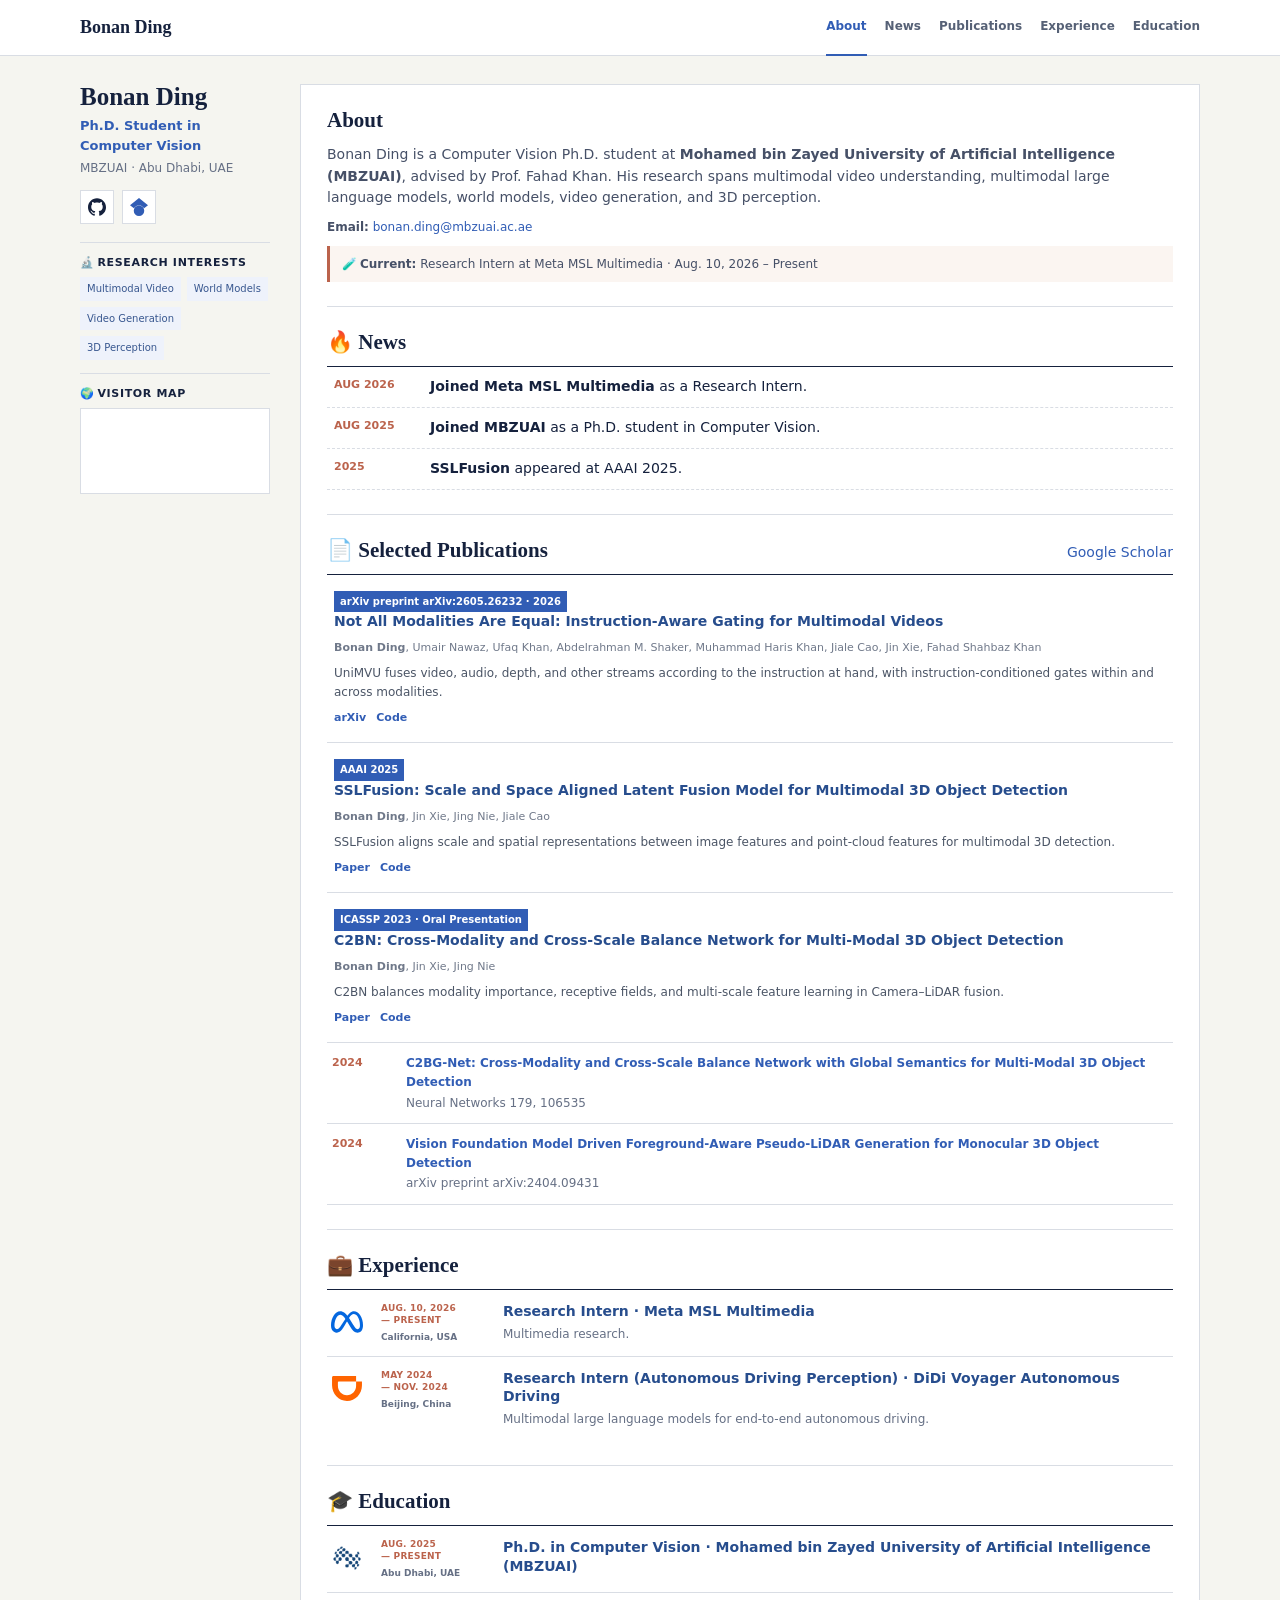
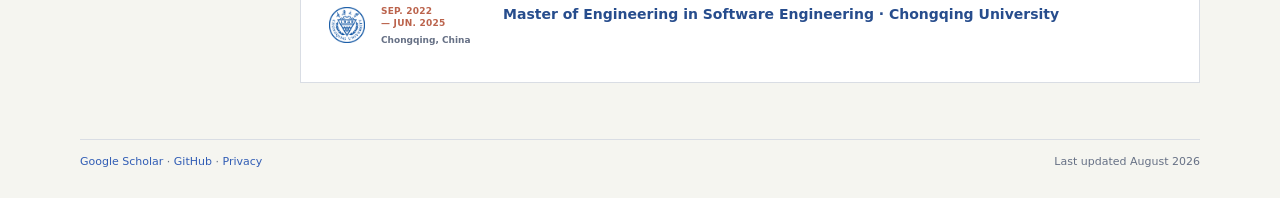
==== index.html @ 6f287bd8 "feat: publish academic homepage" ====
<!doctype html>
<html lang="en">
<head>
  <meta charset="utf-8">
  <meta name="viewport" content="width=device-width, initial-scale=1">
  <title>Bonan Ding — Computer Vision Researcher</title>
  <meta name="description" content="Bonan Ding is a Computer Vision Ph.D. student at MBZUAI researching multimodal video understanding, world models, video generation, and 3D perception.">
  <link rel="canonical" href="https://tldbn.github.io/">
  <meta property="og:title" content="Bonan Ding — Computer Vision Researcher">
  <meta property="og:description" content="Academic homepage of Bonan Ding, a Computer Vision Ph.D. student at MBZUAI.">
  <meta property="og:url" content="https://tldbn.github.io/">
  <meta property="og:type" content="website">
  <link rel="icon" href="favicon.svg" type="image/svg+xml">
  <link rel="stylesheet" href="styles.css">
</head>
<body>
  <a class="skip-link" href="#main-content">Skip to content</a>
  <header class="top" id="top">
    <div class="top-inner">
      <a class="brand" href="#about">Bonan Ding</a>
      <nav aria-label="Primary navigation">
        <a href="#about" aria-current="page" data-section="about">About</a>
        <a href="#news" data-section="news">News</a>
        <a href="#publications" data-section="publications">Publications</a>
        <a href="#experience" data-section="experience">Experience</a>
        <a href="#education" data-section="education">Education</a>
      </nav>
    </div>
  </header>

  <div class="layout">
    <aside class="sidebar" aria-label="Profile">
      <h1>Bonan Ding</h1>
      <p class="role">Ph.D. Student in Computer Vision</p>
      <p class="affiliation">MBZUAI · Abu Dhabi, UAE</p>
      <div class="social">
        <a href="https://github.com/TLDBN" aria-label="GitHub"><img src="assets/github-mark.svg" alt=""></a>
        <a href="https://scholar.google.com/citations?user=Xm2DJWcAAAAJ&hl=zh-CN" aria-label="Google Scholar"><img src="assets/google-scholar.svg" alt=""></a>
      </div>
      <section class="side-block" aria-labelledby="interests-title">
        <h2 id="interests-title" class="side-title"><span class="section-emoji" aria-hidden="true">🔬</span>Research Interests</h2>
        <ul class="tags">
          <li>Multimodal Video</li><li>World Models</li><li>Video Generation</li><li>3D Perception</li>
        </ul>
      </section>
      <section class="side-block" aria-labelledby="visitors-title">
        <h2 id="visitors-title" class="side-title"><span class="section-emoji" aria-hidden="true">🌍</span>Visitor Map</h2>
        <div class="visitor-widget" aria-label="Country-level visitor map">
          <script src="https://statable.com/js/g4I0Cf52B8/t/mw.js" data-id="3279120"></script>
        </div>
      </section>
    </aside>

    <main id="main-content">
      <section class="section intro" id="about">
        <h2>About</h2>
        <p>Bonan Ding is a Computer Vision Ph.D. student at <strong>Mohamed bin Zayed University of Artificial Intelligence (MBZUAI)</strong>, advised by Prof. Fahad Khan. His research spans multimodal video understanding, multimodal large language models, world models, video generation, and 3D perception.</p>
        <p class="contact-line"><strong>Email:</strong> <a href="mailto:bonan.ding@mbzuai.ac.ae">bonan.ding@mbzuai.ac.ae</a></p>
        <p class="current"><span class="section-emoji" aria-hidden="true">🧪</span><strong>Current:</strong> Research Intern at Meta MSL Multimedia · Aug. 10, 2026 – Present</p>
      </section>

      <section class="section" id="news">
        <h2><span class="section-emoji" aria-hidden="true">🔥</span>News</h2>
        <ol class="news">
          <li><time datetime="2026-08">AUG 2026</time><span><strong>Joined Meta MSL Multimedia</strong> as a Research Intern.</span></li>
          <li><time datetime="2025-08">AUG 2025</time><span><strong>Joined MBZUAI</strong> as a Ph.D. student in Computer Vision.</span></li>
          <li><time datetime="2025">2025</time><span><strong>SSLFusion</strong> appeared at AAAI 2025.</span></li>
        </ol>
      </section>

      <section class="section" id="publications">
        <div class="section-heading"><h2><span class="section-emoji" aria-hidden="true">📄</span>Selected Publications</h2><a href="https://scholar.google.com/citations?user=Xm2DJWcAAAAJ&amp;hl=zh-CN">Google Scholar</a></div>
        <div class="papers">
          <article class="paper">
            <p class="venue">arXiv preprint arXiv:2605.26232 · 2026</p>
            <h3>Not All Modalities Are Equal: Instruction-Aware Gating for Multimodal Videos</h3>
            <p class="authors"><strong>Bonan Ding</strong>, Umair Nawaz, Ufaq Khan, Abdelrahman M. Shaker, Muhammad Haris Khan, Jiale Cao, Jin Xie, Fahad Shahbaz Khan</p>
            <p>UniMVU fuses video, audio, depth, and other streams according to the instruction at hand, with instruction-conditioned gates within and across modalities.</p>
            <p class="actions"><a href="https://arxiv.org/abs/2605.26232">arXiv</a><a href="https://github.com/TLDBN/UniMVU">Code</a></p>
          </article>
          <article class="paper">
            <p class="venue">AAAI 2025</p>
            <h3>SSLFusion: Scale and Space Aligned Latent Fusion Model for Multimodal 3D Object Detection</h3>
            <p class="authors"><strong>Bonan Ding</strong>, Jin Xie, Jing Nie, Jiale Cao</p>
            <p>SSLFusion aligns scale and spatial representations between image features and point-cloud features for multimodal 3D detection.</p>
            <p class="actions"><a href="https://ojs.aaai.org/index.php/AAAI/article/view/32278">Paper</a><a href="https://github.com/TLDBN/SSLFusion">Code</a></p>
          </article>
          <article class="paper">
            <p class="venue">ICASSP 2023 · Oral Presentation</p>
            <h3>C2BN: Cross-Modality and Cross-Scale Balance Network for Multi-Modal 3D Object Detection</h3>
            <p class="authors"><strong>Bonan Ding</strong>, Jin Xie, Jing Nie</p>
            <p>C2BN balances modality importance, receptive fields, and multi-scale feature learning in Camera–LiDAR fusion.</p>
            <p class="actions"><a href="https://doi.org/10.1109/ICASSP49357.2023.10095671">Paper</a><a href="https://github.com/TLDBN/C2BN">Code</a></p>
          </article>
        </div>
        <div class="compact"><time datetime="2024">2024</time><div><a href="https://doi.org/10.1016/j.neunet.2024.106535"><strong>C2BG-Net: Cross-Modality and Cross-Scale Balance Network with Global Semantics for Multi-Modal 3D Object Detection</strong></a><span>Neural Networks 179, 106535</span></div></div>
        <div class="compact"><time datetime="2024">2024</time><div><a href="https://arxiv.org/abs/2404.09431"><strong>Vision Foundation Model Driven Foreground-Aware Pseudo-LiDAR Generation for Monocular 3D Object Detection</strong></a><span>arXiv preprint arXiv:2404.09431</span></div></div>
      </section>

      <section class="section" id="experience">
        <h2><span class="section-emoji" aria-hidden="true">💼</span>Experience</h2>
        <div class="records">
          <article class="record">
            <img class="org-mark meta-mark" src="assets/meta-logo.svg" alt="Meta">
            <time class="record-date" datetime="2026-08-10">AUG. 10, 2026<br>— PRESENT<span class="record-location">California, USA</span></time>
            <div><h3>Research Intern · Meta MSL Multimedia</h3><p>Multimedia research.</p></div>
          </article>
          <article class="record">
            <img class="org-mark didi-mark" src="assets/didi-mark.svg" alt="DiDi">
            <time class="record-date" datetime="2024-05">MAY 2024<br>— NOV. 2024<span class="record-location">Beijing, China</span></time>
            <div><h3>Research Intern (Autonomous Driving Perception) · DiDi Voyager Autonomous Driving</h3><p>Multimodal large language models for end-to-end autonomous driving.</p></div>
          </article>
        </div>
      </section>

      <section class="section" id="education">
        <h2><span class="section-emoji" aria-hidden="true">🎓</span>Education</h2>
        <div class="records education-records">
          <article class="education-entry">
            <img class="org-mark academic-mark" src="assets/mbzuai-avatar.png" alt="MBZUAI emblem">
            <time class="record-date" datetime="2025-08">AUG. 2025<br>— PRESENT<span class="record-location">Abu Dhabi, UAE</span></time>
            <div><h3>Ph.D. in Computer Vision · Mohamed bin Zayed University of Artificial Intelligence (MBZUAI)</h3></div>
          </article>
          <article class="education-entry">
            <img class="org-mark academic-mark" src="assets/cqu-emblem.png" alt="Chongqing University emblem">
            <time class="record-date" datetime="2022-09">SEP. 2022<br>— JUN. 2025<span class="record-location">Chongqing, China</span></time>
            <div><h3>Master of Engineering in Software Engineering · Chongqing University</h3></div>
          </article>
        </div>
      </section>
    </main>
  </div>

  <footer>
    <span><a href="https://scholar.google.com/citations?user=Xm2DJWcAAAAJ&amp;hl=zh-CN">Google Scholar</a> · <a href="https://github.com/TLDBN">GitHub</a> · <a href="privacy.html">Privacy</a></span>
    <span>Last updated August 2026</span>
  </footer>
  <button class="back-to-top" type="button" aria-label="Back to top">↑</button>
  <script src="site.js"></script>
</body>
</html>
---- styles.css ----
:root {
  --bg: #f5f5f0;
  --paper: #ffffff;
  --ink: #15213d;
  --muted: #667085;
  --line: #d9dde4;
  --blue: #315db5;
  --coral: #bb634c;
  --soft: #eef2fb;
  --max: 1120px;
}

* { box-sizing: border-box; }
html { scroll-behavior: smooth; scroll-padding-top: 76px; }
body { margin: 0; background: var(--bg); color: var(--ink); font: 14px/1.55 "Avenir Next", "Segoe UI", system-ui, sans-serif; }
a { color: var(--blue); text-decoration: none; }
a:hover { text-decoration: underline; }
a:focus-visible, button:focus-visible { outline: 3px solid #bb634c; outline-offset: 3px; }
.skip-link { position: fixed; left: 1rem; top: -4rem; z-index: 30; padding: .55rem .8rem; background: var(--ink); color: white; }
.skip-link:focus { top: 1rem; }
.top { position: sticky; top: 0; z-index: 20; height: 56px; background: var(--paper); border-bottom: 1px solid var(--line); }
.top-inner { width: min(var(--max), calc(100% - 32px)); height: 100%; margin: auto; display: flex; align-items: center; justify-content: space-between; }
.brand, h1, h2 { font-family: Charter, "Iowan Old Style", Georgia, serif; }
.brand { color: var(--ink); font-size: 18px; font-weight: 700; }
nav { display: flex; gap: 18px; font-size: 12px; font-weight: 700; }
nav a { color: #566176; padding: 18px 0; border-bottom: 2px solid transparent; }
nav a[aria-current="page"], nav a:hover { color: var(--blue); border-bottom-color: var(--blue); text-decoration: none; }
.layout { width: min(var(--max), calc(100% - 32px)); margin: 28px auto 56px; display: grid; grid-template-columns: 190px minmax(0, 1fr); gap: 30px; align-items: start; }
.sidebar { position: sticky; top: 76px; min-width: 0; width: 100%; }
.sidebar h1 { margin: 0 0 6px; font-size: 25px; line-height: 1.05; }
.role { margin: 0; color: var(--blue); font-size: 13px; font-weight: 700; }
.affiliation { margin: 2px 0 0; color: var(--muted); font-size: 12px; }
.social { display: flex; gap: 8px; margin: 13px 0 18px; }
.social a { display: grid; place-items: center; width: 34px; height: 34px; border: 1px solid var(--line); background: var(--paper); }
.social a:hover { background: var(--soft); text-decoration: none; }
.social img { width: 18px; height: 18px; }
.side-block { margin-top: 13px; padding-top: 13px; border-top: 1px solid var(--line); }
.side-title { margin: 0 0 8px; font: 800 11px/1.2 "Avenir Next", "Segoe UI", system-ui, sans-serif; letter-spacing: .06em; text-transform: uppercase; }
.section-emoji { display: inline-block; margin-right: .25em; font-family: system-ui, sans-serif; font-size: 1em; line-height: 1; }
.tags { display: flex; flex-wrap: wrap; gap: 6px; margin: 0; padding: 0; list-style: none; }
.tags li { padding: 4px 7px; background: var(--soft); color: #38578f; font-size: 10px; }
.visitor-widget { min-width: 0; width: 100%; max-width: 100%; min-height: 86px; overflow: hidden; border: 1px solid var(--line); background: var(--paper); }
.visitor-widget > * { display: block; width: 100% !important; max-width: 100% !important; box-sizing: border-box; }
.visitor-widget iframe, .visitor-widget canvas { max-width: 100%; }
main { min-width: 0; background: var(--paper); border: 1px solid var(--line); padding: 0 26px; }
.section { scroll-margin-top: 76px; padding: 24px 0; border-bottom: 1px solid var(--line); }
.section:last-child { border-bottom: 0; }
h2 { margin: 0 0 12px; font-size: 21px; line-height: 1.1; }
h3 { margin: 0 0 4px; font-size: 14px; line-height: 1.35; color: #274d8d; }
.section-heading { display: flex; justify-content: space-between; gap: 1rem; align-items: baseline; }
.intro p { margin: 0; color: #465067; }
.intro p + p { margin-top: 9px; }
.contact-line { font-size: 12px; }
.current { padding: 9px 12px; border-left: 3px solid var(--coral); background: #fbf5f1; font-size: 12px; }
.news, .papers, .records { margin: 0; padding: 0; border-top: 1px solid var(--ink); }
.news { list-style: none; }
.news li { display: grid; grid-template-columns: 84px 1fr; gap: 12px; padding: 9px 7px; border-bottom: 1px dashed var(--line); }
.news time, .compact time { color: var(--coral); font-size: 11px; font-weight: 800; }
.paper { padding: 15px 7px 16px; border-bottom: 1px solid var(--line); }
.paper p { margin: 8px 0 0; color: #4b5566; font-size: 12px; }
.paper .venue { display: inline-block; margin: 0; padding: 3px 6px; background: var(--blue); color: white; font-size: 10px; font-weight: 800; }
.paper .authors { color: #70798a; font-size: 11px; }
.actions { display: flex; gap: 10px; }
.actions a { font-size: 11px; font-weight: 700; }
.compact { display: grid; grid-template-columns: 64px 1fr; gap: 10px; padding: 11px 5px; border-bottom: 1px solid var(--line); font-size: 12px; }
.compact span { display: block; margin-top: 2px; color: var(--muted); }
.record, .education-entry { display: grid; grid-template-columns: 42px 110px minmax(0, 1fr); gap: 12px; padding: 12px 0; border-bottom: 1px solid var(--line); }
.record:last-child, .education-entry:last-child { border-bottom: 0; }
.record p, .education-entry p { margin: 0; color: var(--muted); font-size: 12px; }
.record-date { color: var(--coral); font-size: 9px; font-weight: 800; letter-spacing: .025em; line-height: 1.35; }
.record-location { display: block; margin-top: 5px; color: var(--muted); font-size: 9px; font-weight: 600; letter-spacing: 0; }
.org-mark { width: 40px; height: 40px; object-fit: contain; }
.meta-mark { padding: 4px; }
.didi-mark { padding: 5px; }
.academic-mark { padding: 2px; }
footer { width: min(var(--max), calc(100% - 32px)); margin: 0 auto 28px; padding-top: 13px; border-top: 1px solid var(--line); display: flex; justify-content: space-between; gap: 1rem; color: var(--muted); font-size: 11px; }
.back-to-top { position: fixed; right: 18px; bottom: 18px; width: 36px; height: 36px; border: 1px solid var(--line); background: var(--paper); color: var(--blue); font-size: 17px; opacity: 0; pointer-events: none; transform: translateY(8px); transition: opacity .2s, transform .2s; }
.back-to-top.is-visible { opacity: 1; pointer-events: auto; transform: translateY(0); }
@media (max-width: 620px) {
  .top { height: auto; }
  .top-inner { min-height: 56px; padding: 7px 0; align-items: flex-start; flex-direction: column; gap: 4px; }
  nav { width: 100%; justify-content: space-between; gap: 4px; font-size: 10px; }
  nav a { padding: 3px 0; }
  .layout { grid-template-columns: 1fr; margin-top: 18px; }
  .sidebar { position: static; }
  main { padding: 0 18px; }
  .record, .education-entry { grid-template-columns: 40px 82px minmax(0, 1fr); gap: 9px; }
  footer { display: block; }
  footer span { display: block; margin-bottom: 5px; }
}
@media (prefers-reduced-motion: reduce) {
  html { scroll-behavior: auto; }
  .back-to-top { transition: none; }
}
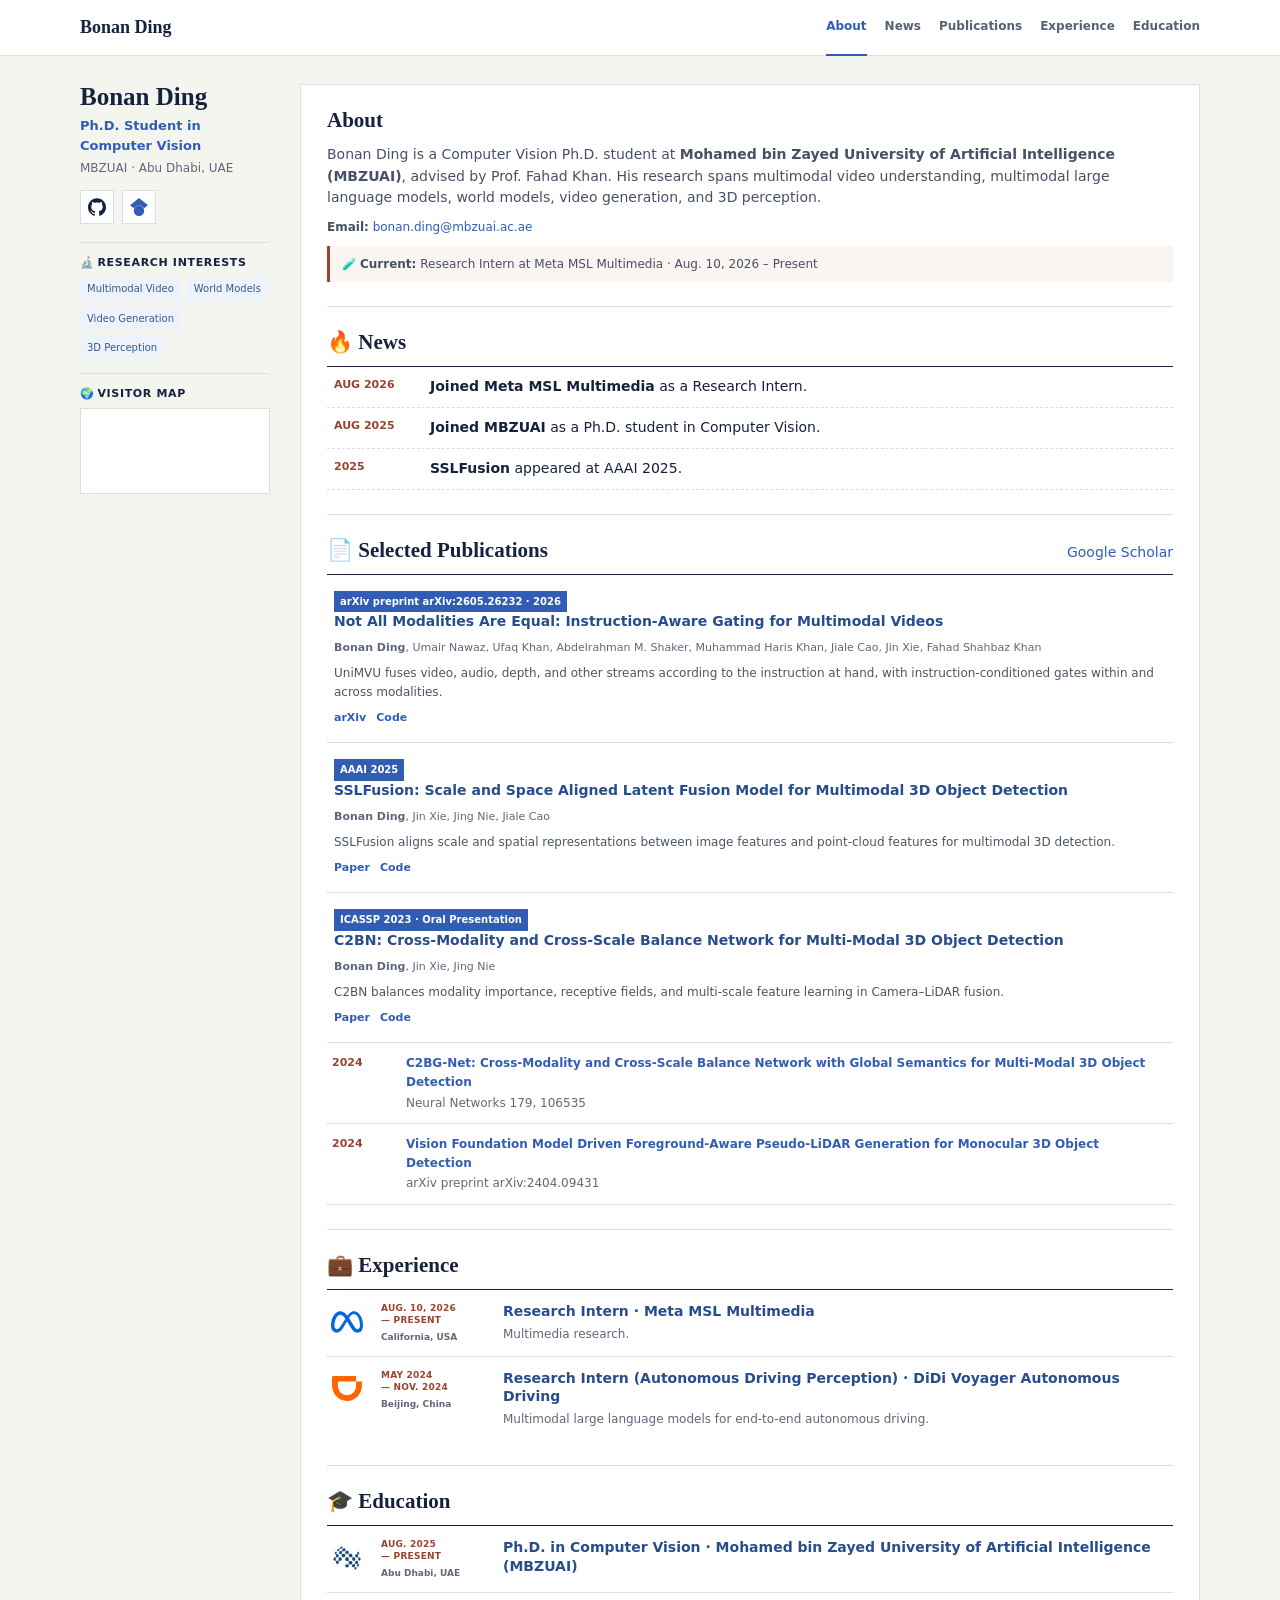
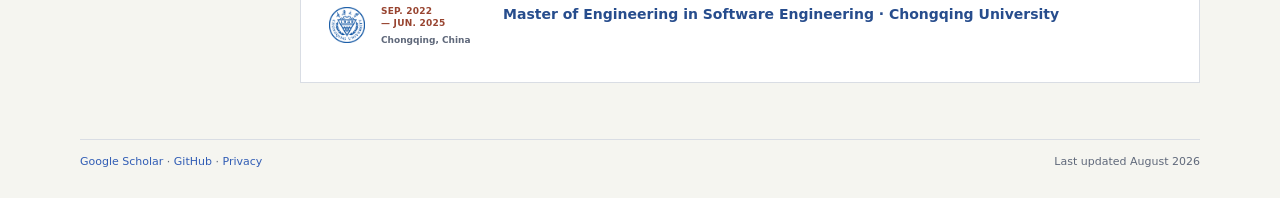
==== commit 4c0ee539: "fix: polish accessibility and asset provenance" ====
--- a/index.html
+++ b/index.html
@@ -135,7 +135,7 @@
     <span><a href="https://scholar.google.com/citations?user=Xm2DJWcAAAAJ&amp;hl=zh-CN">Google Scholar</a> · <a href="https://github.com/TLDBN">GitHub</a> · <a href="privacy.html">Privacy</a></span>
     <span>Last updated August 2026</span>
   </footer>
-  <button class="back-to-top" type="button" aria-label="Back to top">↑</button>
+  <button class="back-to-top" type="button" aria-label="Back to top" hidden>↑</button>
   <script src="site.js"></script>
 </body>
 </html>
--- a/styles.css
+++ b/styles.css
@@ -2,10 +2,10 @@
   --bg: #f5f5f0;
   --paper: #ffffff;
   --ink: #15213d;
-  --muted: #667085;
+  --muted: #5f687a;
   --line: #d9dde4;
   --blue: #315db5;
-  --coral: #bb634c;
+  --coral: #984430;
   --soft: #eef2fb;
   --max: 1120px;
 }
@@ -59,7 +59,7 @@
 .paper { padding: 15px 7px 16px; border-bottom: 1px solid var(--line); }
 .paper p { margin: 8px 0 0; color: #4b5566; font-size: 12px; }
 .paper .venue { display: inline-block; margin: 0; padding: 3px 6px; background: var(--blue); color: white; font-size: 10px; font-weight: 800; }
-.paper .authors { color: #70798a; font-size: 11px; }
+.paper .authors { color: var(--muted); font-size: 11px; }
 .actions { display: flex; gap: 10px; }
 .actions a { font-size: 11px; font-weight: 700; }
 .compact { display: grid; grid-template-columns: 64px 1fr; gap: 10px; padding: 11px 5px; border-bottom: 1px solid var(--line); font-size: 12px; }
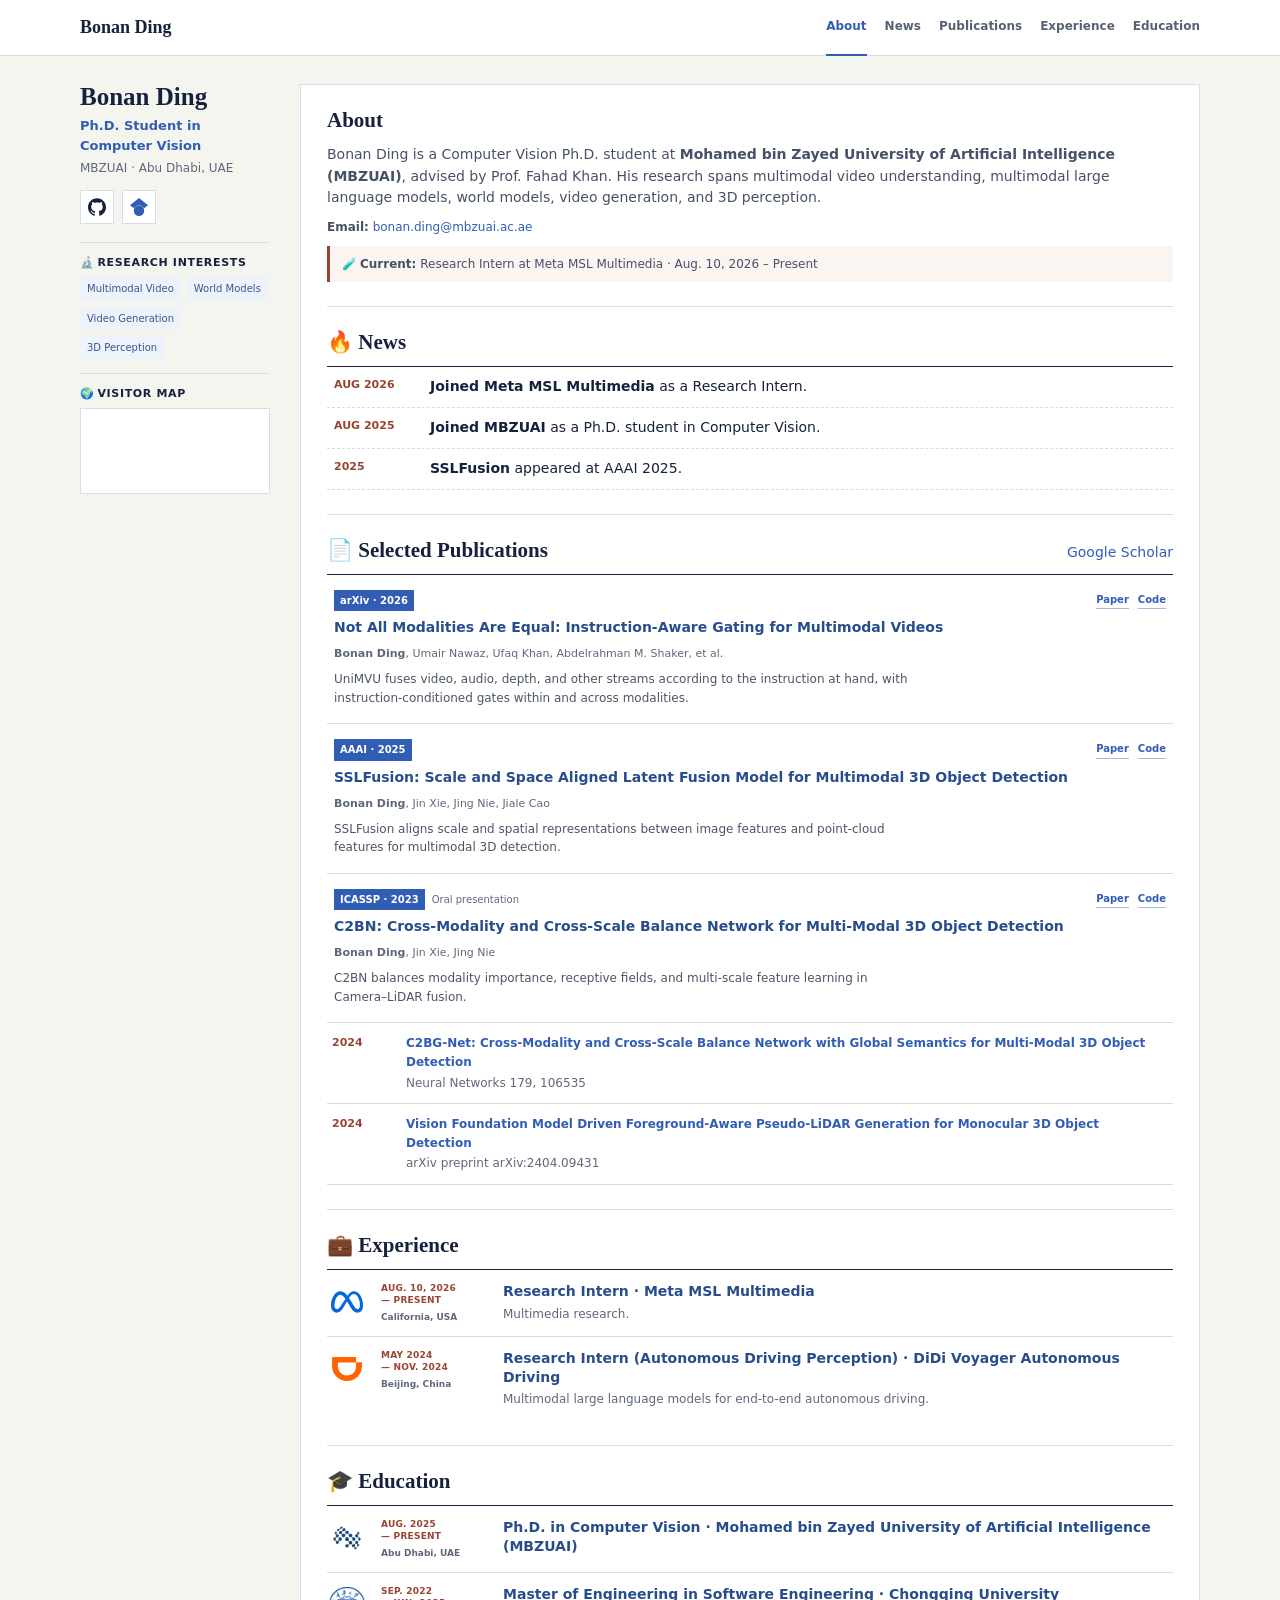
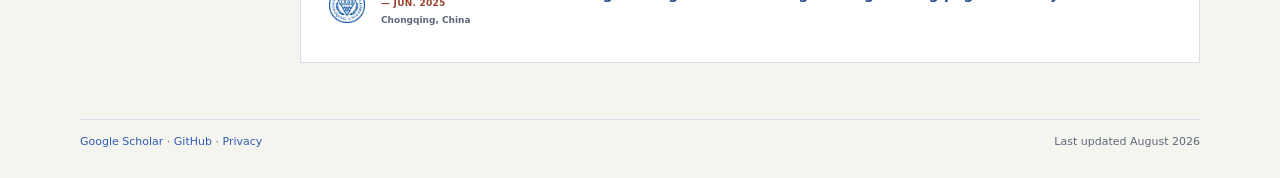
==== commit 356799d9: "fix: restore compact publication layout" ====
--- a/index.html
+++ b/index.html
@@ -11,7 +11,7 @@
   <meta property="og:url" content="https://tldbn.github.io/">
   <meta property="og:type" content="website">
   <link rel="icon" href="favicon.svg" type="image/svg+xml">
-  <link rel="stylesheet" href="styles.css">
+  <link rel="stylesheet" href="styles.css?v=3">
 </head>
 <body>
   <a class="skip-link" href="#main-content">Skip to content</a>
@@ -72,25 +72,22 @@
         <div class="section-heading"><h2><span class="section-emoji" aria-hidden="true">📄</span>Selected Publications</h2><a href="https://scholar.google.com/citations?user=Xm2DJWcAAAAJ&amp;hl=zh-CN">Google Scholar</a></div>
         <div class="papers">
           <article class="paper">
-            <p class="venue">arXiv preprint arXiv:2605.26232 · 2026</p>
+            <div class="paper-top"><div class="paper-labels"><span class="venue">arXiv · 2026</span></div><div class="actions"><a href="https://arxiv.org/abs/2605.26232">Paper</a><a href="https://github.com/TLDBN/UniMVU">Code</a></div></div>
             <h3>Not All Modalities Are Equal: Instruction-Aware Gating for Multimodal Videos</h3>
-            <p class="authors"><strong>Bonan Ding</strong>, Umair Nawaz, Ufaq Khan, Abdelrahman M. Shaker, Muhammad Haris Khan, Jiale Cao, Jin Xie, Fahad Shahbaz Khan</p>
-            <p>UniMVU fuses video, audio, depth, and other streams according to the instruction at hand, with instruction-conditioned gates within and across modalities.</p>
-            <p class="actions"><a href="https://arxiv.org/abs/2605.26232">arXiv</a><a href="https://github.com/TLDBN/UniMVU">Code</a></p>
+            <p class="authors"><strong>Bonan Ding</strong>, Umair Nawaz, Ufaq Khan, Abdelrahman M. Shaker, et al.</p>
+            <p class="tldr">UniMVU fuses video, audio, depth, and other streams according to the instruction at hand, with instruction-conditioned gates within and across modalities.</p>
           </article>
           <article class="paper">
-            <p class="venue">AAAI 2025</p>
+            <div class="paper-top"><div class="paper-labels"><span class="venue">AAAI · 2025</span></div><div class="actions"><a href="https://ojs.aaai.org/index.php/AAAI/article/view/32278">Paper</a><a href="https://github.com/TLDBN/SSLFusion">Code</a></div></div>
             <h3>SSLFusion: Scale and Space Aligned Latent Fusion Model for Multimodal 3D Object Detection</h3>
             <p class="authors"><strong>Bonan Ding</strong>, Jin Xie, Jing Nie, Jiale Cao</p>
-            <p>SSLFusion aligns scale and spatial representations between image features and point-cloud features for multimodal 3D detection.</p>
-            <p class="actions"><a href="https://ojs.aaai.org/index.php/AAAI/article/view/32278">Paper</a><a href="https://github.com/TLDBN/SSLFusion">Code</a></p>
+            <p class="tldr">SSLFusion aligns scale and spatial representations between image features and point-cloud features for multimodal 3D detection.</p>
           </article>
           <article class="paper">
-            <p class="venue">ICASSP 2023 · Oral Presentation</p>
+            <div class="paper-top"><div class="paper-labels"><span class="venue">ICASSP · 2023</span><span class="paper-status">Oral presentation</span></div><div class="actions"><a href="https://doi.org/10.1109/ICASSP49357.2023.10095671">Paper</a><a href="https://github.com/TLDBN/C2BN">Code</a></div></div>
             <h3>C2BN: Cross-Modality and Cross-Scale Balance Network for Multi-Modal 3D Object Detection</h3>
             <p class="authors"><strong>Bonan Ding</strong>, Jin Xie, Jing Nie</p>
-            <p>C2BN balances modality importance, receptive fields, and multi-scale feature learning in Camera–LiDAR fusion.</p>
-            <p class="actions"><a href="https://doi.org/10.1109/ICASSP49357.2023.10095671">Paper</a><a href="https://github.com/TLDBN/C2BN">Code</a></p>
+            <p class="tldr">C2BN balances modality importance, receptive fields, and multi-scale feature learning in Camera–LiDAR fusion.</p>
           </article>
         </div>
         <div class="compact"><time datetime="2024">2024</time><div><a href="https://doi.org/10.1016/j.neunet.2024.106535"><strong>C2BG-Net: Cross-Modality and Cross-Scale Balance Network with Global Semantics for Multi-Modal 3D Object Detection</strong></a><span>Neural Networks 179, 106535</span></div></div>
@@ -136,6 +133,6 @@
     <span>Last updated August 2026</span>
   </footer>
   <button class="back-to-top" type="button" aria-label="Back to top" hidden>↑</button>
-  <script src="site.js"></script>
+  <script src="site.js?v=2"></script>
 </body>
 </html>
--- a/styles.css
+++ b/styles.css
@@ -58,10 +58,16 @@
 .news time, .compact time { color: var(--coral); font-size: 11px; font-weight: 800; }
 .paper { padding: 15px 7px 16px; border-bottom: 1px solid var(--line); }
 .paper p { margin: 8px 0 0; color: #4b5566; font-size: 12px; }
+.paper-top { display: flex; align-items: center; justify-content: space-between; gap: 14px; }
+.paper-labels { display: flex; align-items: center; gap: 7px; min-width: 0; }
 .paper .venue { display: inline-block; margin: 0; padding: 3px 6px; background: var(--blue); color: white; font-size: 10px; font-weight: 800; }
+.paper-status { color: var(--muted); font-size: 10px; }
+.paper h3 { margin: 7px 0 4px; }
 .paper .authors { color: var(--muted); font-size: 11px; }
-.actions { display: flex; gap: 10px; }
-.actions a { font-size: 11px; font-weight: 700; }
+.tldr { max-width: 76ch; color: #4b5566; font-size: 12px; line-height: 1.55; }
+.paper-top .actions { display: flex; flex-wrap: wrap; gap: 9px; margin-left: auto; justify-content: flex-end; }
+.paper-top .actions a { border-bottom: 1px solid #aab9d8; color: var(--blue); font-size: 10px; font-weight: 700; padding-bottom: 1px; }
+.paper-top .actions a:hover { border-bottom-color: var(--coral); color: var(--coral); text-decoration: none; }
 .compact { display: grid; grid-template-columns: 64px 1fr; gap: 10px; padding: 11px 5px; border-bottom: 1px solid var(--line); font-size: 12px; }
 .compact span { display: block; margin-top: 2px; color: var(--muted); }
 .record, .education-entry { display: grid; grid-template-columns: 42px 110px minmax(0, 1fr); gap: 12px; padding: 12px 0; border-bottom: 1px solid var(--line); }
@@ -84,6 +90,9 @@
   .layout { grid-template-columns: 1fr; margin-top: 18px; }
   .sidebar { position: static; }
   main { padding: 0 18px; }
+  .paper { padding: 14px 4px; }
+  .paper-top { align-items: flex-start; }
+  .paper-top .actions { gap: 7px; }
   .record, .education-entry { grid-template-columns: 40px 82px minmax(0, 1fr); gap: 9px; }
   footer { display: block; }
   footer span { display: block; margin-bottom: 5px; }
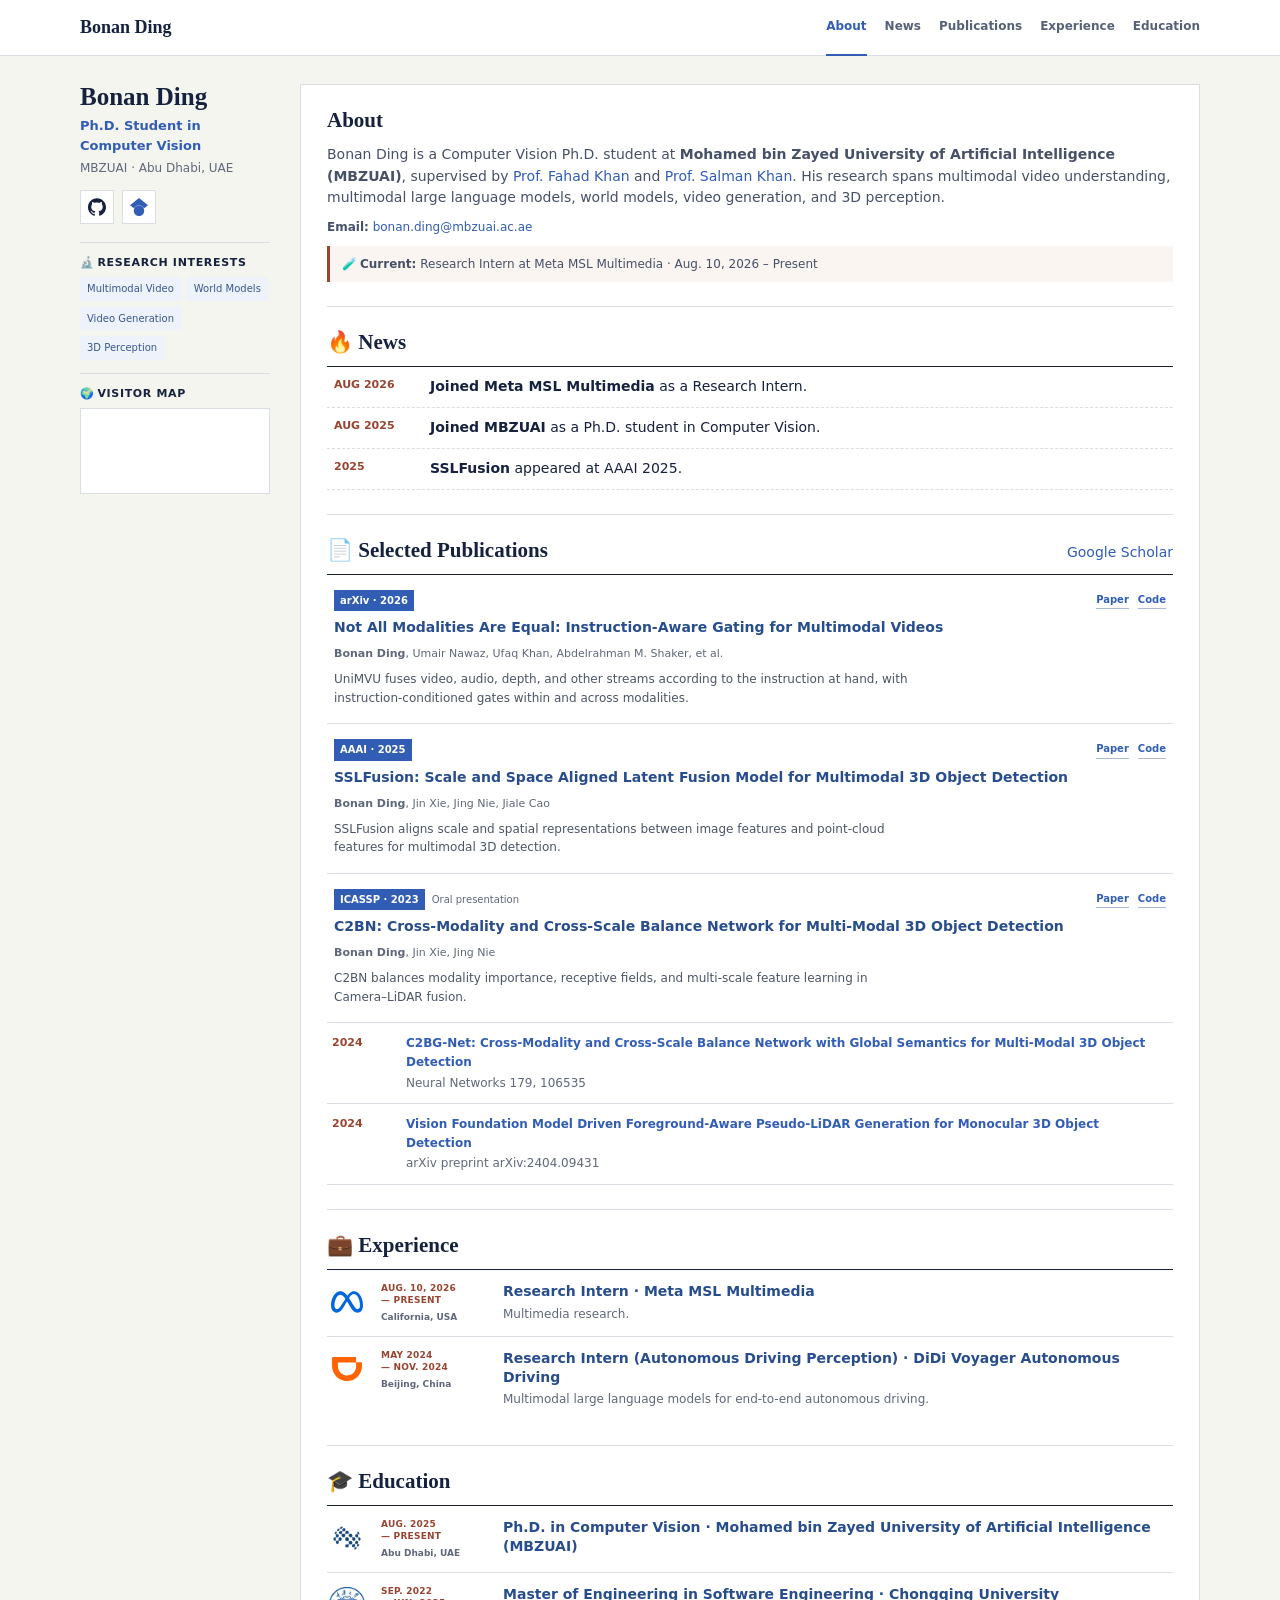
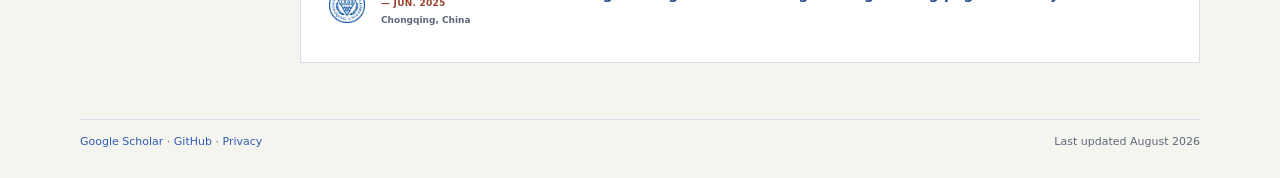
==== commit 1a3cfa12: "feat: add PhD supervisor links" ====
--- a/index.html
+++ b/index.html
@@ -54,7 +54,7 @@
     <main id="main-content">
       <section class="section intro" id="about">
         <h2>About</h2>
-        <p>Bonan Ding is a Computer Vision Ph.D. student at <strong>Mohamed bin Zayed University of Artificial Intelligence (MBZUAI)</strong>, advised by Prof. Fahad Khan. His research spans multimodal video understanding, multimodal large language models, world models, video generation, and 3D perception.</p>
+        <p>Bonan Ding is a Computer Vision Ph.D. student at <strong>Mohamed bin Zayed University of Artificial Intelligence (MBZUAI)</strong>, supervised by <a href="https://mbzuai.ac.ae/study/faculty/fahad-khan/">Prof. Fahad Khan</a> and <a href="https://mbzuai.ac.ae/study/faculty/salman-khan/">Prof. Salman Khan</a>. His research spans multimodal video understanding, multimodal large language models, world models, video generation, and 3D perception.</p>
         <p class="contact-line"><strong>Email:</strong> <a href="mailto:bonan.ding@mbzuai.ac.ae">bonan.ding@mbzuai.ac.ae</a></p>
         <p class="current"><span class="section-emoji" aria-hidden="true">🧪</span><strong>Current:</strong> Research Intern at Meta MSL Multimedia · Aug. 10, 2026 – Present</p>
       </section>
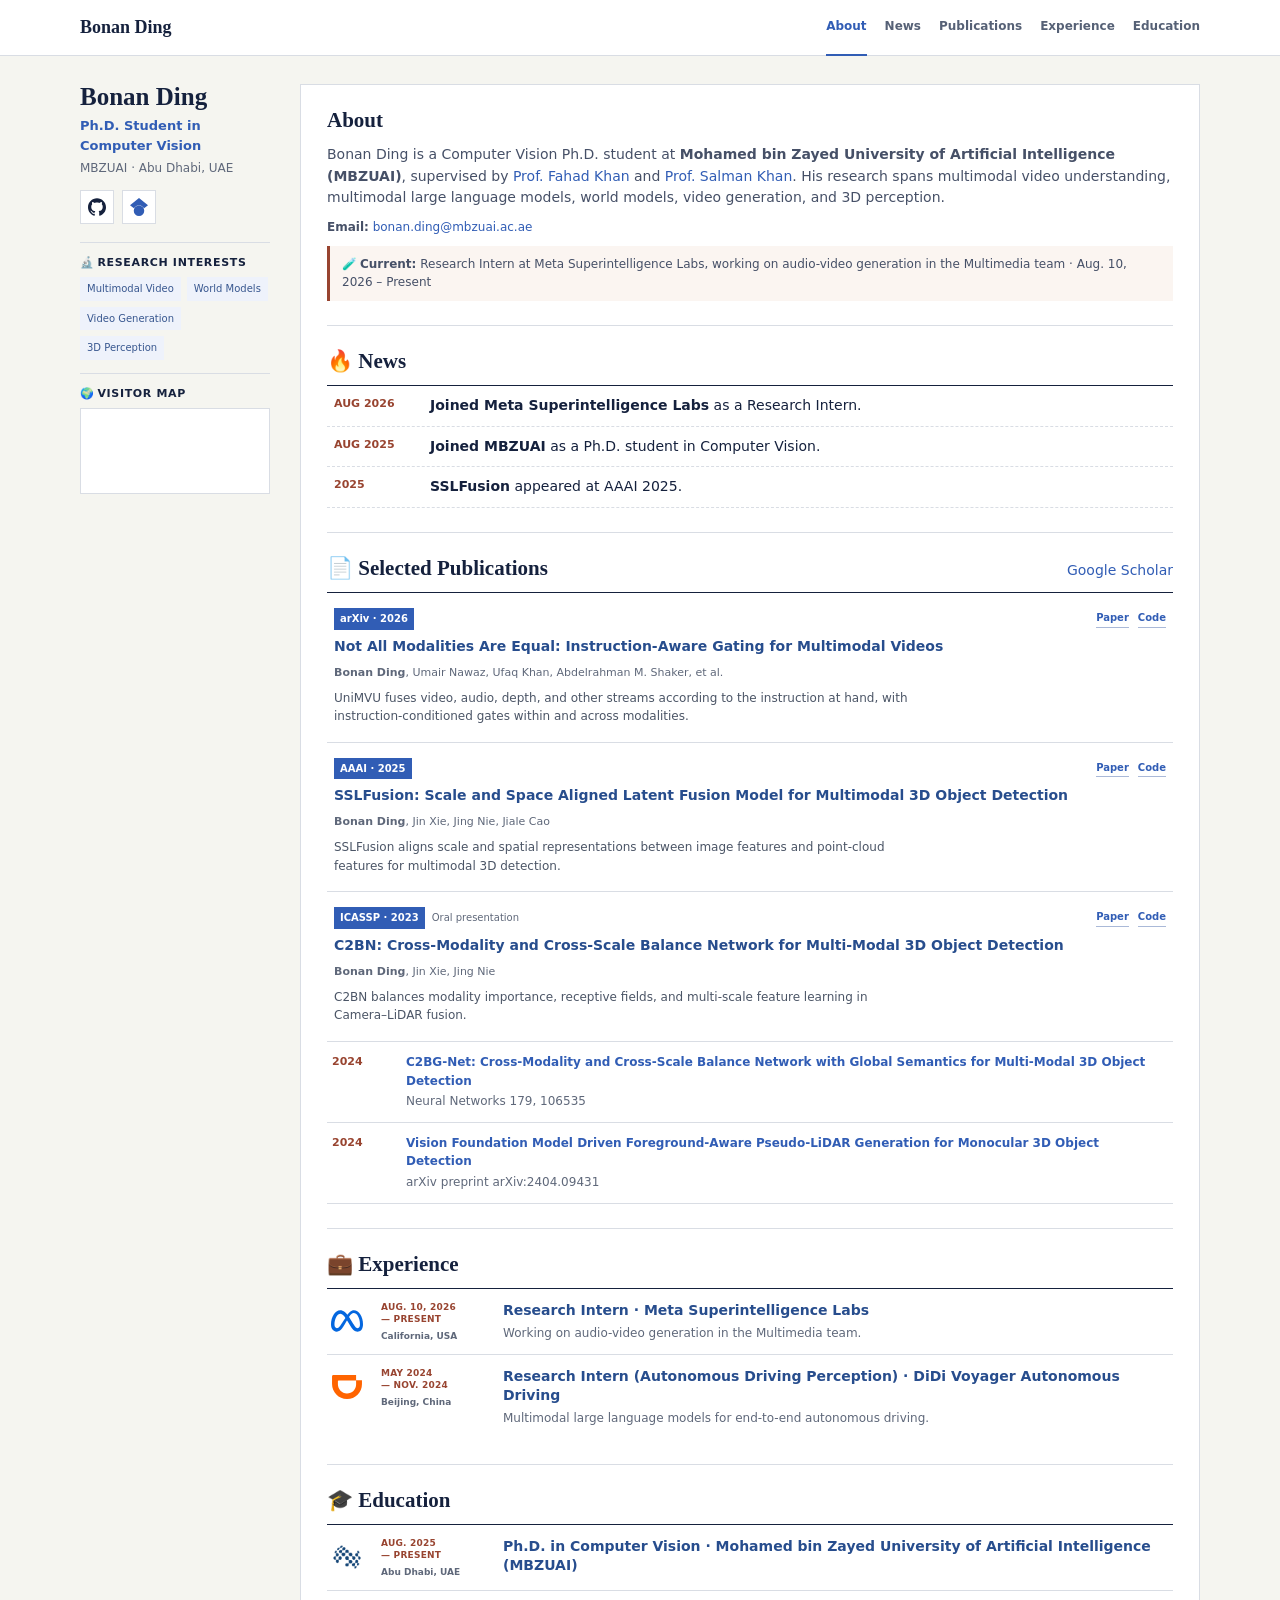
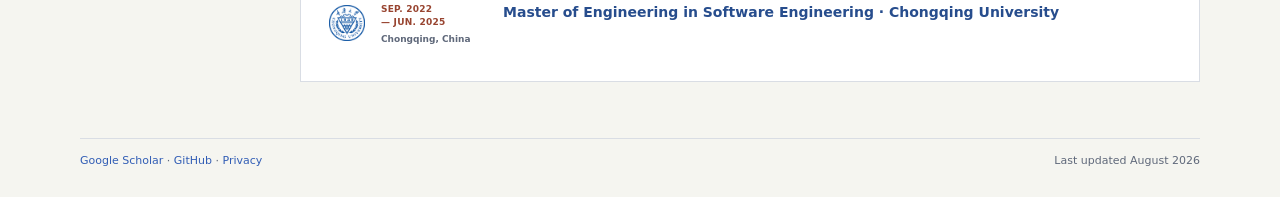
==== commit c0206755: "feat: specify Meta internship research focus" ====
--- a/index.html
+++ b/index.html
@@ -54,15 +54,15 @@
     <main id="main-content">
       <section class="section intro" id="about">
         <h2>About</h2>
-        <p>Bonan Ding is a Computer Vision Ph.D. student at <strong>Mohamed bin Zayed University of Artificial Intelligence (MBZUAI)</strong>, supervised by <a href="https://mbzuai.ac.ae/study/faculty/fahad-khan/">Prof. Fahad Khan</a> and <a href="https://mbzuai.ac.ae/study/faculty/salman-khan/">Prof. Salman Khan</a>. His research spans multimodal video understanding, multimodal large language models, world models, video generation, and 3D perception.</p>
+        <p>Bonan Ding is a Computer Vision Ph.D. student at <strong>Mohamed bin Zayed University of Artificial Intelligence (MBZUAI)</strong>, supervised by <a href="https://sites.google.com/view/fahadkhans/">Prof. Fahad Khan</a> and <a href="https://salman-h-khan.github.io/">Prof. Salman Khan</a>. His research spans multimodal video understanding, multimodal large language models, world models, video generation, and 3D perception.</p>
         <p class="contact-line"><strong>Email:</strong> <a href="mailto:bonan.ding@mbzuai.ac.ae">bonan.ding@mbzuai.ac.ae</a></p>
-        <p class="current"><span class="section-emoji" aria-hidden="true">🧪</span><strong>Current:</strong> Research Intern at Meta MSL Multimedia · Aug. 10, 2026 – Present</p>
+        <p class="current"><span class="section-emoji" aria-hidden="true">🧪</span><strong>Current:</strong> Research Intern at Meta Superintelligence Labs, working on audio-video generation in the Multimedia team · Aug. 10, 2026 – Present</p>
       </section>
 
       <section class="section" id="news">
         <h2><span class="section-emoji" aria-hidden="true">🔥</span>News</h2>
         <ol class="news">
-          <li><time datetime="2026-08">AUG 2026</time><span><strong>Joined Meta MSL Multimedia</strong> as a Research Intern.</span></li>
+          <li><time datetime="2026-08">AUG 2026</time><span><strong>Joined Meta Superintelligence Labs</strong> as a Research Intern.</span></li>
           <li><time datetime="2025-08">AUG 2025</time><span><strong>Joined MBZUAI</strong> as a Ph.D. student in Computer Vision.</span></li>
           <li><time datetime="2025">2025</time><span><strong>SSLFusion</strong> appeared at AAAI 2025.</span></li>
         </ol>
@@ -100,7 +100,7 @@
           <article class="record">
             <img class="org-mark meta-mark" src="assets/meta-logo.svg" alt="Meta">
             <time class="record-date" datetime="2026-08-10">AUG. 10, 2026<br>— PRESENT<span class="record-location">California, USA</span></time>
-            <div><h3>Research Intern · Meta MSL Multimedia</h3><p>Multimedia research.</p></div>
+            <div><h3>Research Intern · Meta Superintelligence Labs</h3><p>Working on audio-video generation in the Multimedia team.</p></div>
           </article>
           <article class="record">
             <img class="org-mark didi-mark" src="assets/didi-mark.svg" alt="DiDi">
